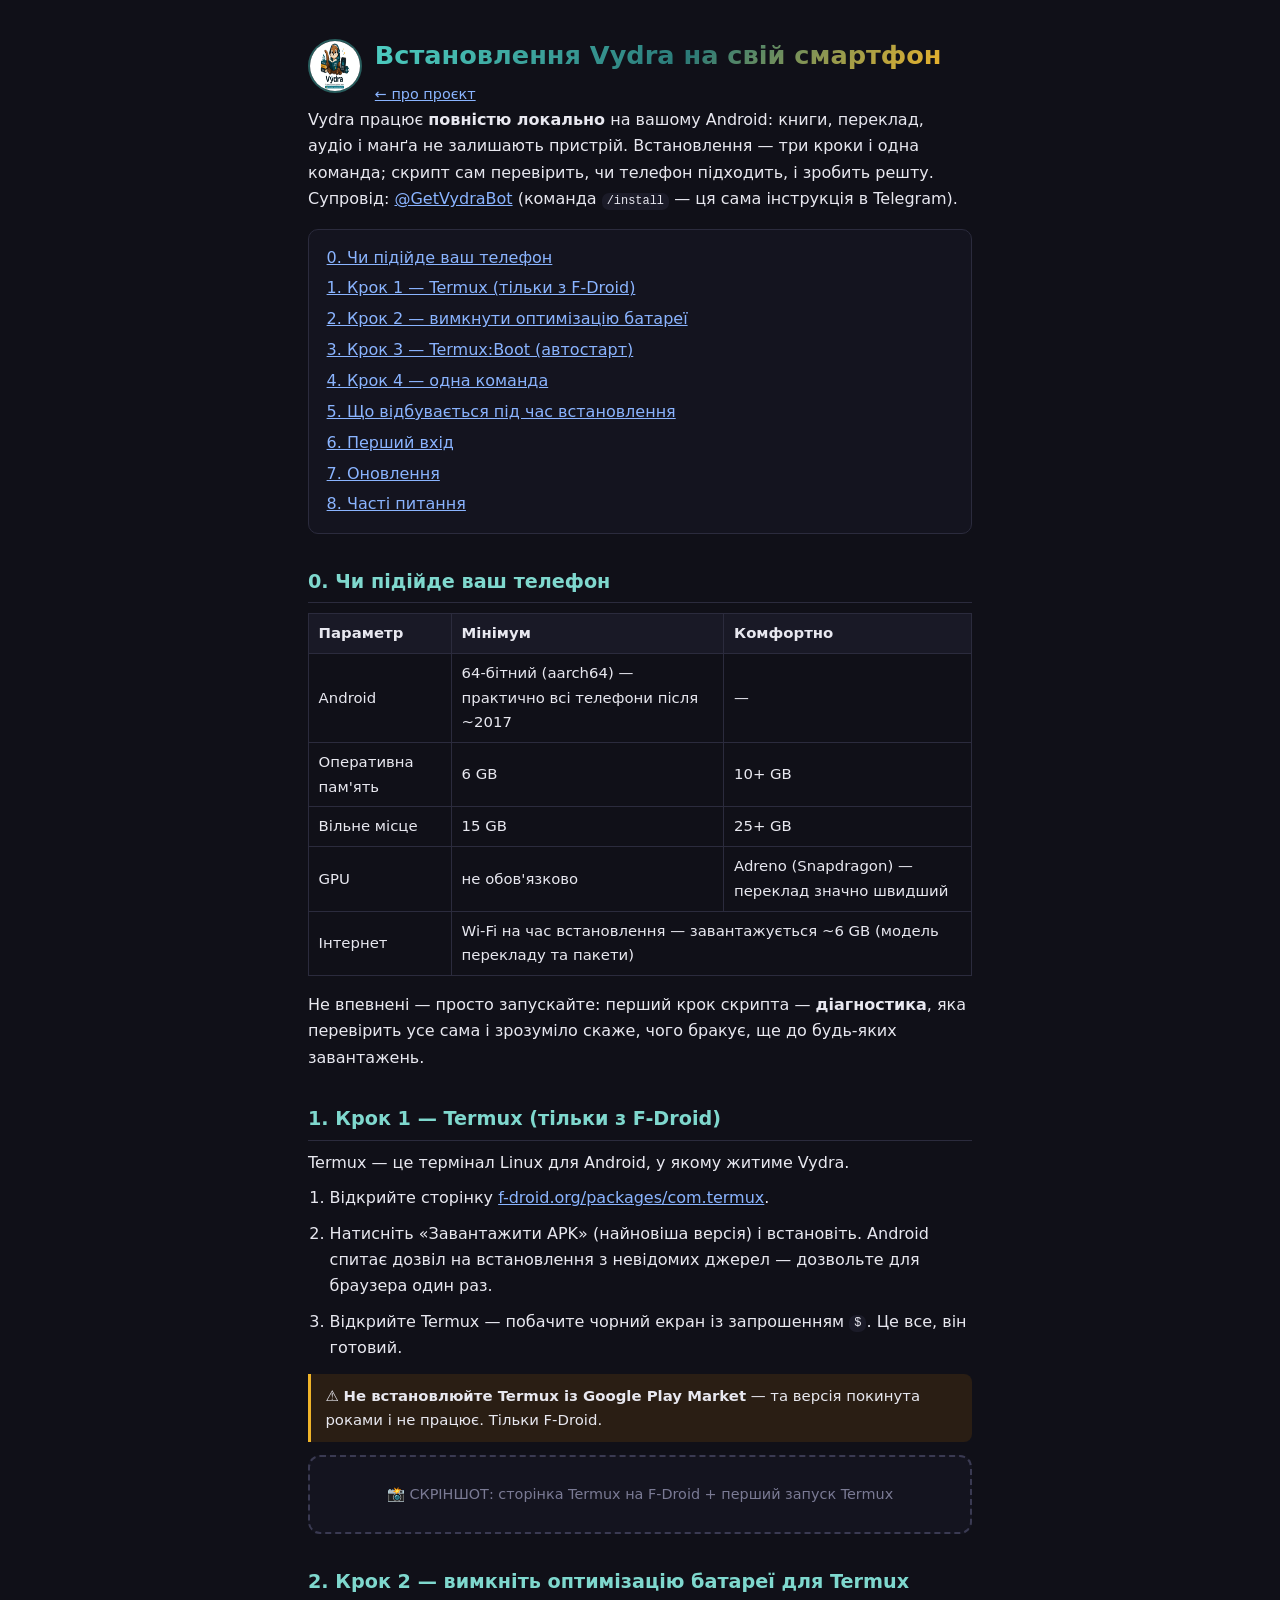
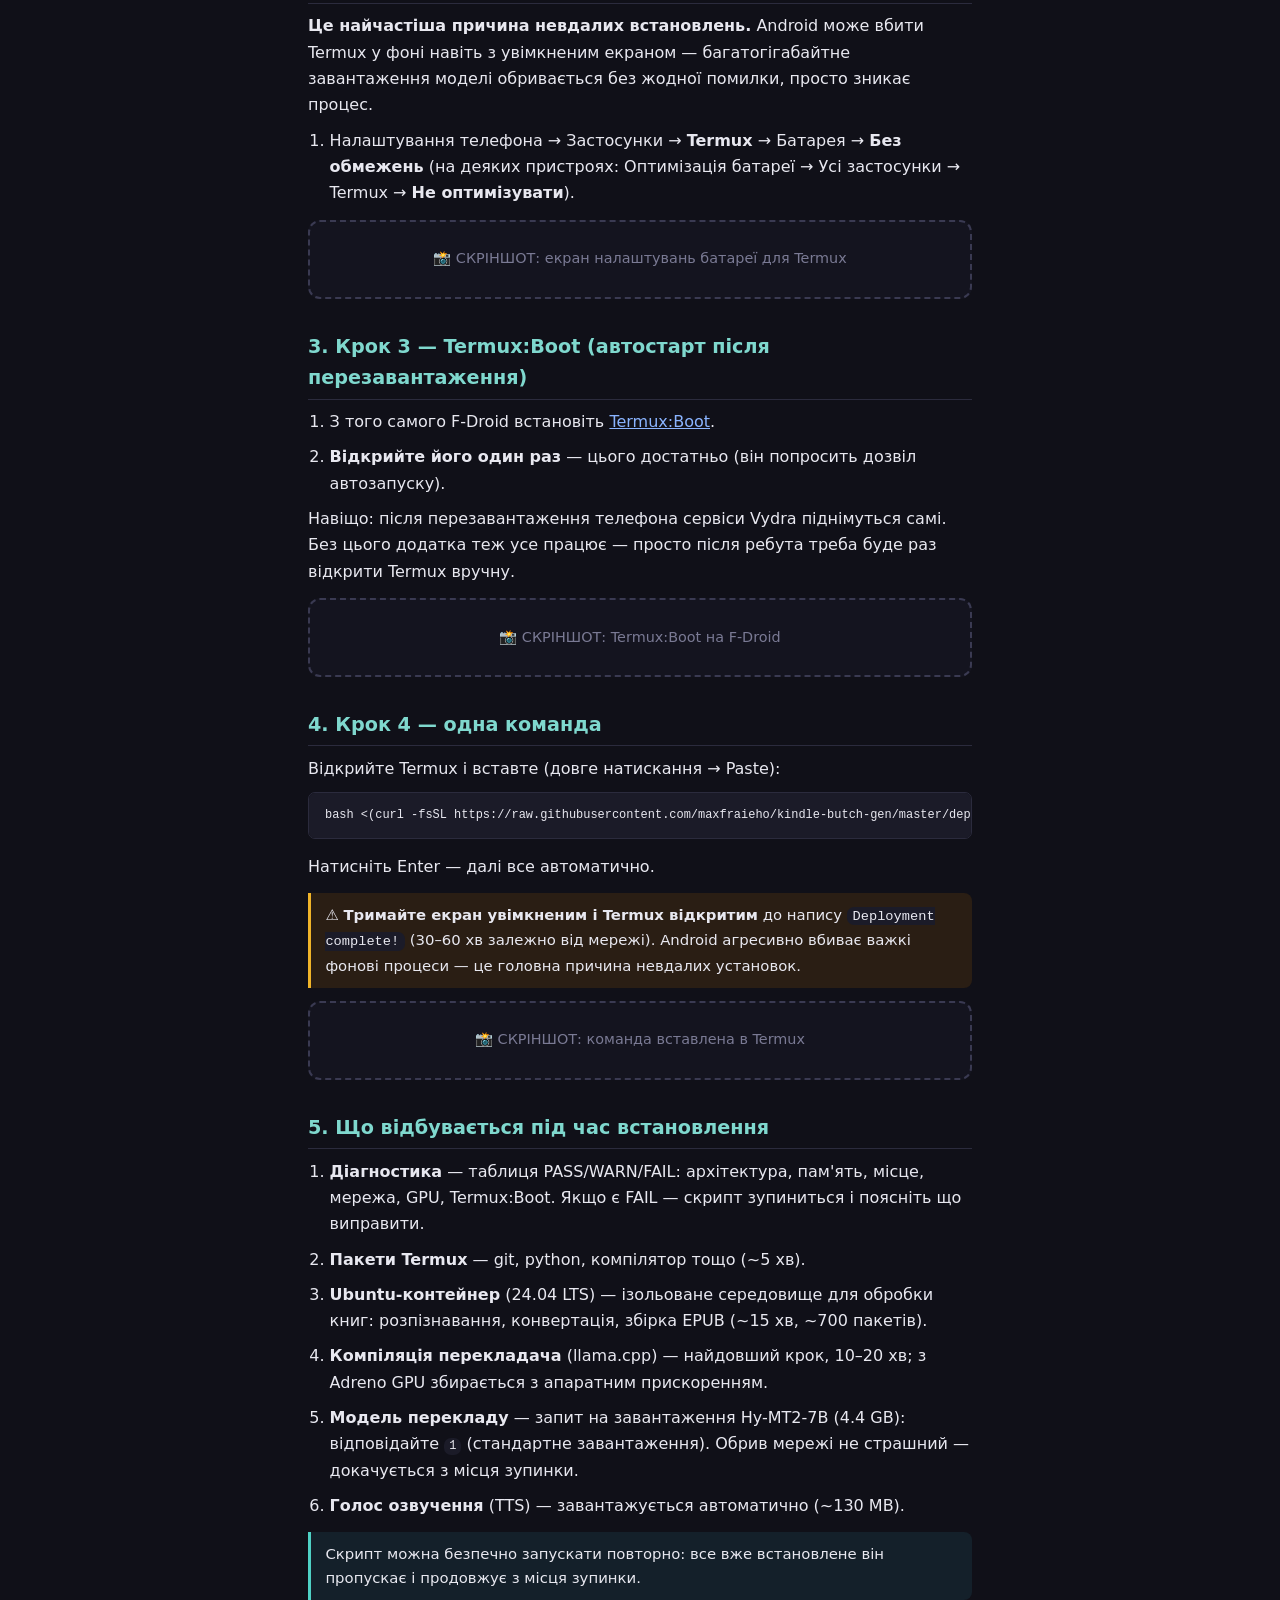
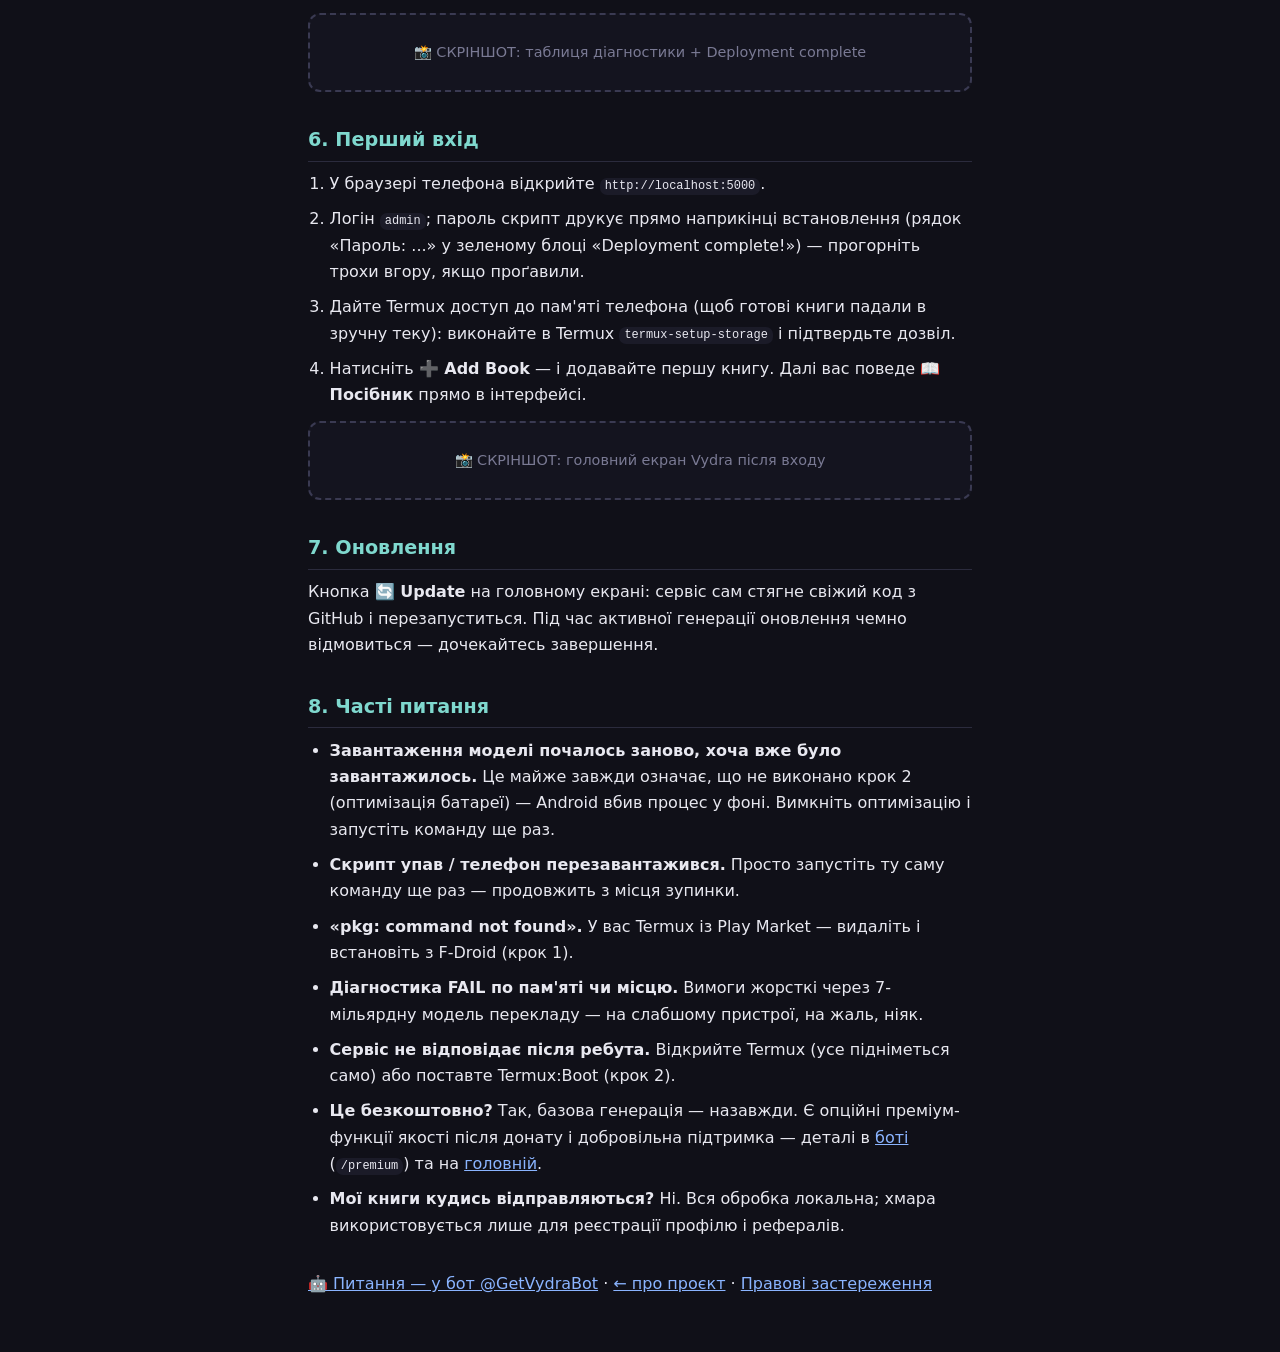
==== site/install.html @ 086a2b8f "Initial commit: clean branch from ARM Termux" ====
<!DOCTYPE html>
<html lang="uk">
<head>
<meta charset="utf-8">
<meta name="viewport" content="width=device-width, initial-scale=1">
<title>Vydra 🦦 — Встановлення на свій смартфон</title>
<style>
  :root { color-scheme: light dark; }
  * { box-sizing: border-box; margin: 0; }
  body { font-family: system-ui, sans-serif; line-height: 1.65; max-width: 44rem;
         margin: 0 auto; padding: 1.5rem 1.25rem 3rem; background: #101018; color: #e8e8f0; }
  h1 { font-size: 1.6rem; margin: 0.6rem 0 0.3rem;
       background: linear-gradient(135deg, #4fd1c5, #2b7a78 55%, #f0b429);
       -webkit-background-clip: text; -webkit-text-fill-color: transparent; }
  h2 { font-size: 1.2rem; margin: 2rem 0 0.6rem; color: #7fd8ce;
       border-bottom: 1px solid #2b2b3d; padding-bottom: 0.3rem; }
  h3 { font-size: 1.02rem; margin: 1.2rem 0 0.4rem; color: #cfcfe2; }
  p, li { margin-bottom: 0.55rem; }
  ol, ul { padding-left: 1.35rem; }
  a { color: #8ab4ff; }
  code, pre { background: #1b1b28; border-radius: 7px; font-size: 0.92em; }
  code { padding: 0.12em 0.42em; }
  pre { padding: 0.8rem 1rem; overflow-x: auto; margin: 0.6rem 0 0.9rem;
        border: 1px solid #2b2b3d; }
  table { border-collapse: collapse; width: 100%; margin: 0.6rem 0 1rem; font-size: 0.93rem; }
  th, td { border: 1px solid #2b2b3d; padding: 0.45rem 0.6rem; text-align: left; }
  th { background: #191926; }
  .shot-placeholder { border: 2px dashed #3a3a52; border-radius: 12px; padding: 1.6rem 1rem;
        text-align: center; color: #7a7a94; margin: 0.8rem 0 1rem; font-size: 0.9rem;
        background: #14141f; }
  .tip { background: #14202a; border-left: 3px solid #4fd1c5; padding: 0.6rem 0.9rem;
         border-radius: 0 8px 8px 0; margin: 0.8rem 0; font-size: 0.93rem; }
  .warn { background: #2a1e14; border-left: 3px solid #f0b429; padding: 0.6rem 0.9rem;
          border-radius: 0 8px 8px 0; margin: 0.8rem 0; font-size: 0.93rem; }
  .topbar { display: flex; align-items: center; gap: 0.8rem; }
  .topbar img { width: 54px; height: 54px; border-radius: 50%;
                border: 2px solid rgba(79,209,197,0.4); }
  .back { font-size: 0.9rem; }
  .toc { background: #14141f; border: 1px solid #2b2b3d; border-radius: 10px;
         padding: 0.8rem 1.1rem; margin: 1rem 0; }
  .toc a { display: block; padding: 0.14rem 0; }
</style>
</head>
<body>
  <div class="topbar">
    <img src="vydra.jpg" alt="Vydra">
    <div>
      <h1>Встановлення Vydra на свій смартфон</h1>
      <a class="back" href="index.html">← про проєкт</a>
    </div>
  </div>

  <p>Vydra працює <b>повністю локально</b> на вашому Android: книги, переклад,
     аудіо і манґа не залишають пристрій. Встановлення — три кроки і одна
     команда; скрипт сам перевірить, чи телефон підходить, і зробить решту.
     Супровід: <a href="https://t.me/GetVydraBot">@GetVydraBot</a> (команда
     <code>/install</code> — ця сама інструкція в Telegram).</p>

  <nav class="toc">
    <a href="#req">0. Чи підійде ваш телефон</a>
    <a href="#termux">1. Крок 1 — Termux (тільки з F-Droid)</a>
    <a href="#battery">2. Крок 2 — вимкнути оптимізацію батареї</a>
    <a href="#boot">3. Крок 3 — Termux:Boot (автостарт)</a>
    <a href="#run">4. Крок 4 — одна команда</a>
    <a href="#during">5. Що відбувається під час встановлення</a>
    <a href="#first">6. Перший вхід</a>
    <a href="#update">7. Оновлення</a>
    <a href="#faq">8. Часті питання</a>
  </nav>

  <h2 id="req">0. Чи підійде ваш телефон</h2>
  <table>
    <tr><th>Параметр</th><th>Мінімум</th><th>Комфортно</th></tr>
    <tr><td>Android</td><td>64-бітний (aarch64) — практично всі телефони після ~2017</td><td>—</td></tr>
    <tr><td>Оперативна пам'ять</td><td>6 GB</td><td>10+ GB</td></tr>
    <tr><td>Вільне місце</td><td>15 GB</td><td>25+ GB</td></tr>
    <tr><td>GPU</td><td>не обов'язково</td><td>Adreno (Snapdragon) — переклад значно швидший</td></tr>
    <tr><td>Інтернет</td><td colspan="2">Wi-Fi на час встановлення — завантажується ~6 GB (модель перекладу та пакети)</td></tr>
  </table>
  <p>Не впевнені — просто запускайте: перший крок скрипта — <b>діагностика</b>,
     яка перевірить усе сама і зрозуміло скаже, чого бракує, ще до будь-яких
     завантажень.</p>

  <h2 id="termux">1. Крок 1 — Termux (тільки з F-Droid)</h2>
  <p>Termux — це термінал Linux для Android, у якому житиме Vydra.</p>
  <ol>
    <li>Відкрийте сторінку
        <a href="https://f-droid.org/packages/com.termux/">f-droid.org/packages/com.termux</a>.</li>
    <li>Натисніть «Завантажити APK» (найновіша версія) і встановіть.
        Android спитає дозвіл на встановлення з невідомих джерел — дозвольте
        для браузера один раз.</li>
    <li>Відкрийте Termux — побачите чорний екран із запрошенням
        <code>$</code>. Це все, він готовий.</li>
  </ol>
  <div class="warn">⚠️ <b>Не встановлюйте Termux із Google Play Market</b> —
     та версія покинута роками і не працює. Тільки F-Droid.</div>
  <div class="shot-placeholder">📸 СКРІНШОТ: сторінка Termux на F-Droid + перший запуск Termux</div>

  <h2 id="battery">2. Крок 2 — вимкніть оптимізацію батареї для Termux</h2>
  <p><b>Це найчастіша причина невдалих встановлень.</b> Android може вбити Termux
     у фоні навіть з увімкненим екраном — багатогігабайтне завантаження моделі
     обривається без жодної помилки, просто зникає процес.</p>
  <ol>
    <li>Налаштування телефона → Застосунки → <b>Termux</b> → Батарея →
        <b>Без обмежень</b> (на деяких пристроях: Оптимізація батареї →
        Усі застосунки → Termux → <b>Не оптимізувати</b>).</li>
  </ol>
  <div class="shot-placeholder">📸 СКРІНШОТ: екран налаштувань батареї для Termux</div>

  <h2 id="boot">3. Крок 3 — Termux:Boot (автостарт після перезавантаження)</h2>
  <ol>
    <li>З того самого F-Droid встановіть
        <a href="https://f-droid.org/packages/com.termux.boot/">Termux:Boot</a>.</li>
    <li><b>Відкрийте його один раз</b> — цього достатньо (він попросить
        дозвіл автозапуску).</li>
  </ol>
  <p>Навіщо: після перезавантаження телефона сервіси Vydra піднімуться самі.
     Без цього додатка теж усе працює — просто після ребута треба буде раз
     відкрити Termux вручну.</p>
  <div class="shot-placeholder">📸 СКРІНШОТ: Termux:Boot на F-Droid</div>

  <h2 id="run">4. Крок 4 — одна команда</h2>
  <p>Відкрийте Termux і вставте (довге натискання → Paste):</p>
  <pre>bash &lt;(curl -fsSL https://raw.githubusercontent.com/maxfraieho/kindle-butch-gen/master/deploy.sh) -a</pre>
  <p>Натисніть Enter — далі все автоматично.</p>
  <div class="warn">⚠️ <b>Тримайте екран увімкненим і Termux відкритим</b> до
     напису <code>Deployment complete!</code> (30–60 хв залежно від мережі).
     Android агресивно вбиває важкі фонові процеси — це головна причина
     невдалих установок.</div>
  <div class="shot-placeholder">📸 СКРІНШОТ: команда вставлена в Termux</div>

  <h2 id="during">5. Що відбувається під час встановлення</h2>
  <ol>
    <li><b>Діагностика</b> — таблиця PASS/WARN/FAIL: архітектура, пам'ять,
        місце, мережа, GPU, Termux:Boot. Якщо є FAIL — скрипт зупиниться і
        поясніть що виправити.</li>
    <li><b>Пакети Termux</b> — git, python, компілятор тощо (~5 хв).</li>
    <li><b>Ubuntu-контейнер</b> (24.04 LTS) — ізольоване середовище для
        обробки книг: розпізнавання, конвертація, збірка EPUB (~15 хв,
        ~700 пакетів).</li>
    <li><b>Компіляція перекладача</b> (llama.cpp) — найдовший крок,
        10–20 хв; з Adreno GPU збирається з апаратним прискоренням.</li>
    <li><b>Модель перекладу</b> — запит на завантаження Hy-MT2-7B (4.4 GB):
        відповідайте <code>1</code> (стандартне завантаження). Обрив мережі
        не страшний — докачується з місця зупинки.</li>
    <li><b>Голос озвучення</b> (TTS) — завантажується автоматично (~130 MB).</li>
  </ol>
  <div class="tip">Скрипт можна безпечно запускати повторно: все вже
     встановлене він пропускає і продовжує з місця зупинки.</div>
  <div class="shot-placeholder">📸 СКРІНШОТ: таблиця діагностики + Deployment complete</div>

  <h2 id="first">6. Перший вхід</h2>
  <ol>
    <li>У браузері телефона відкрийте <code>http://localhost:5000</code>.</li>
    <li>Логін <code>admin</code>; пароль скрипт друкує прямо наприкінці
        встановлення (рядок «Пароль: ...» у зеленому блоці «Deployment
        complete!») — прогорніть трохи вгору, якщо проґавили.</li>
    <li>Дайте Termux доступ до пам'яті телефона (щоб готові книги падали в
        зручну теку): виконайте в Termux <code>termux-setup-storage</code>
        і підтвердьте дозвіл.</li>
    <li>Натисніть <b>➕ Add Book</b> — і додавайте першу книгу. Далі вас
        поведе <b>📖 Посібник</b> прямо в інтерфейсі.</li>
  </ol>
  <div class="shot-placeholder">📸 СКРІНШОТ: головний екран Vydra після входу</div>

  <h2 id="update">7. Оновлення</h2>
  <p>Кнопка <b>🔄 Update</b> на головному екрані: сервіс сам стягне свіжий
     код з GitHub і перезапуститься. Під час активної генерації оновлення
     чемно відмовиться — дочекайтесь завершення.</p>

  <h2 id="faq">8. Часті питання</h2>
  <ul>
    <li><b>Завантаження моделі почалось заново, хоча вже було завантажилось.</b>
        Це майже завжди означає, що не виконано крок 2 (оптимізація батареї) —
        Android вбив процес у фоні. Вимкніть оптимізацію і запустіть команду ще раз.</li>
    <li><b>Скрипт упав / телефон перезавантажився.</b> Просто запустіть ту
        саму команду ще раз — продовжить з місця зупинки.</li>
    <li><b>«pkg: command not found».</b> У вас Termux із Play Market —
        видаліть і встановіть з F-Droid (крок 1).</li>
    <li><b>Діагностика FAIL по пам'яті чи місцю.</b> Вимоги жорсткі через
        7-мільярдну модель перекладу — на слабшому пристрої, на жаль, ніяк.</li>
    <li><b>Сервіс не відповідає після ребута.</b> Відкрийте Termux (усе
        підніметься само) або поставте Termux:Boot (крок 2).</li>
    <li><b>Це безкоштовно?</b> Так, базова генерація — назавжди. Є
        опційні преміум-функції якості після донату і добровільна
        підтримка — деталі в <a href="https://t.me/GetVydraBot">боті</a>
        (<code>/premium</code>) та на <a href="index.html">головній</a>.</li>
    <li><b>Мої книги кудись відправляються?</b> Ні. Вся обробка локальна;
        хмара використовується лише для реєстрації профілю і рефералів.</li>
  </ul>

  <p style="margin-top:2rem"><a href="https://t.me/GetVydraBot">🤖 Питання —
     у бот @GetVydraBot</a> · <a href="index.html">← про проєкт</a> ·
     <a href="legal.html">Правові застереження</a></p>
</body>
</html>
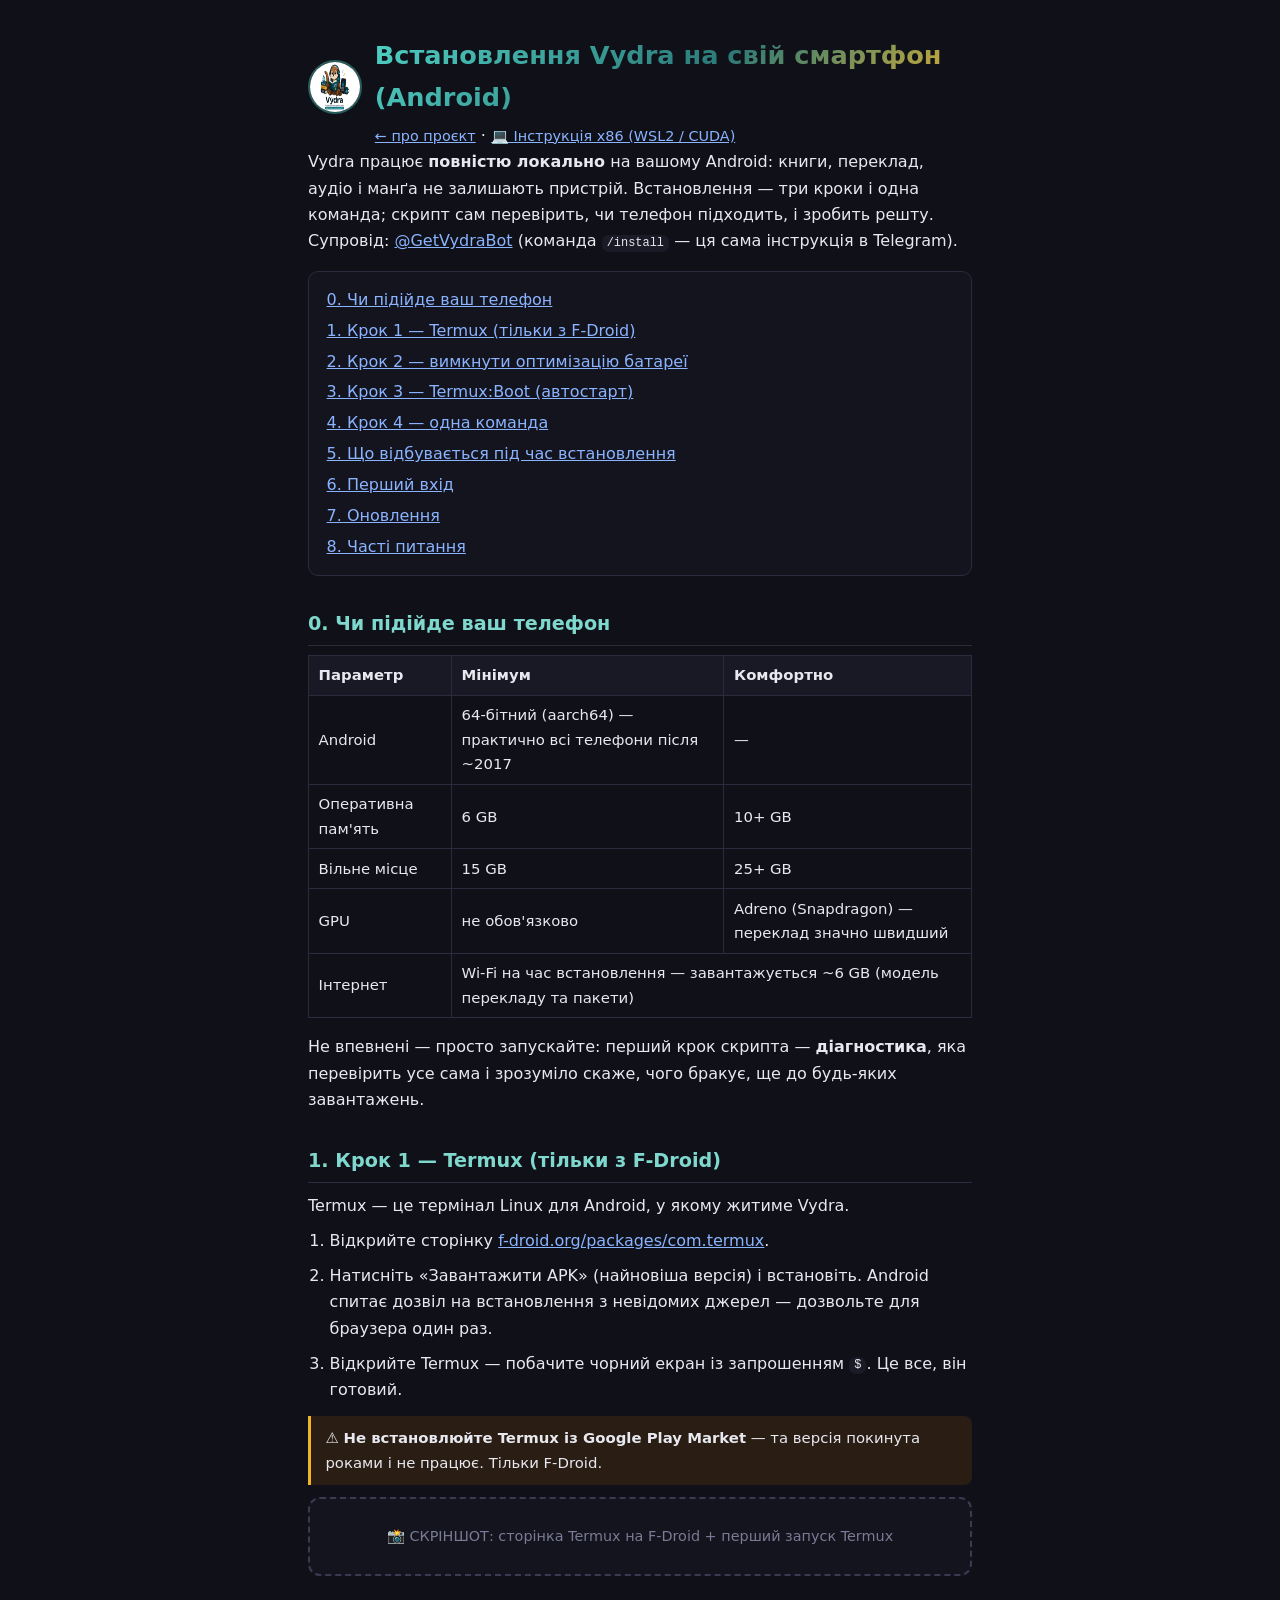
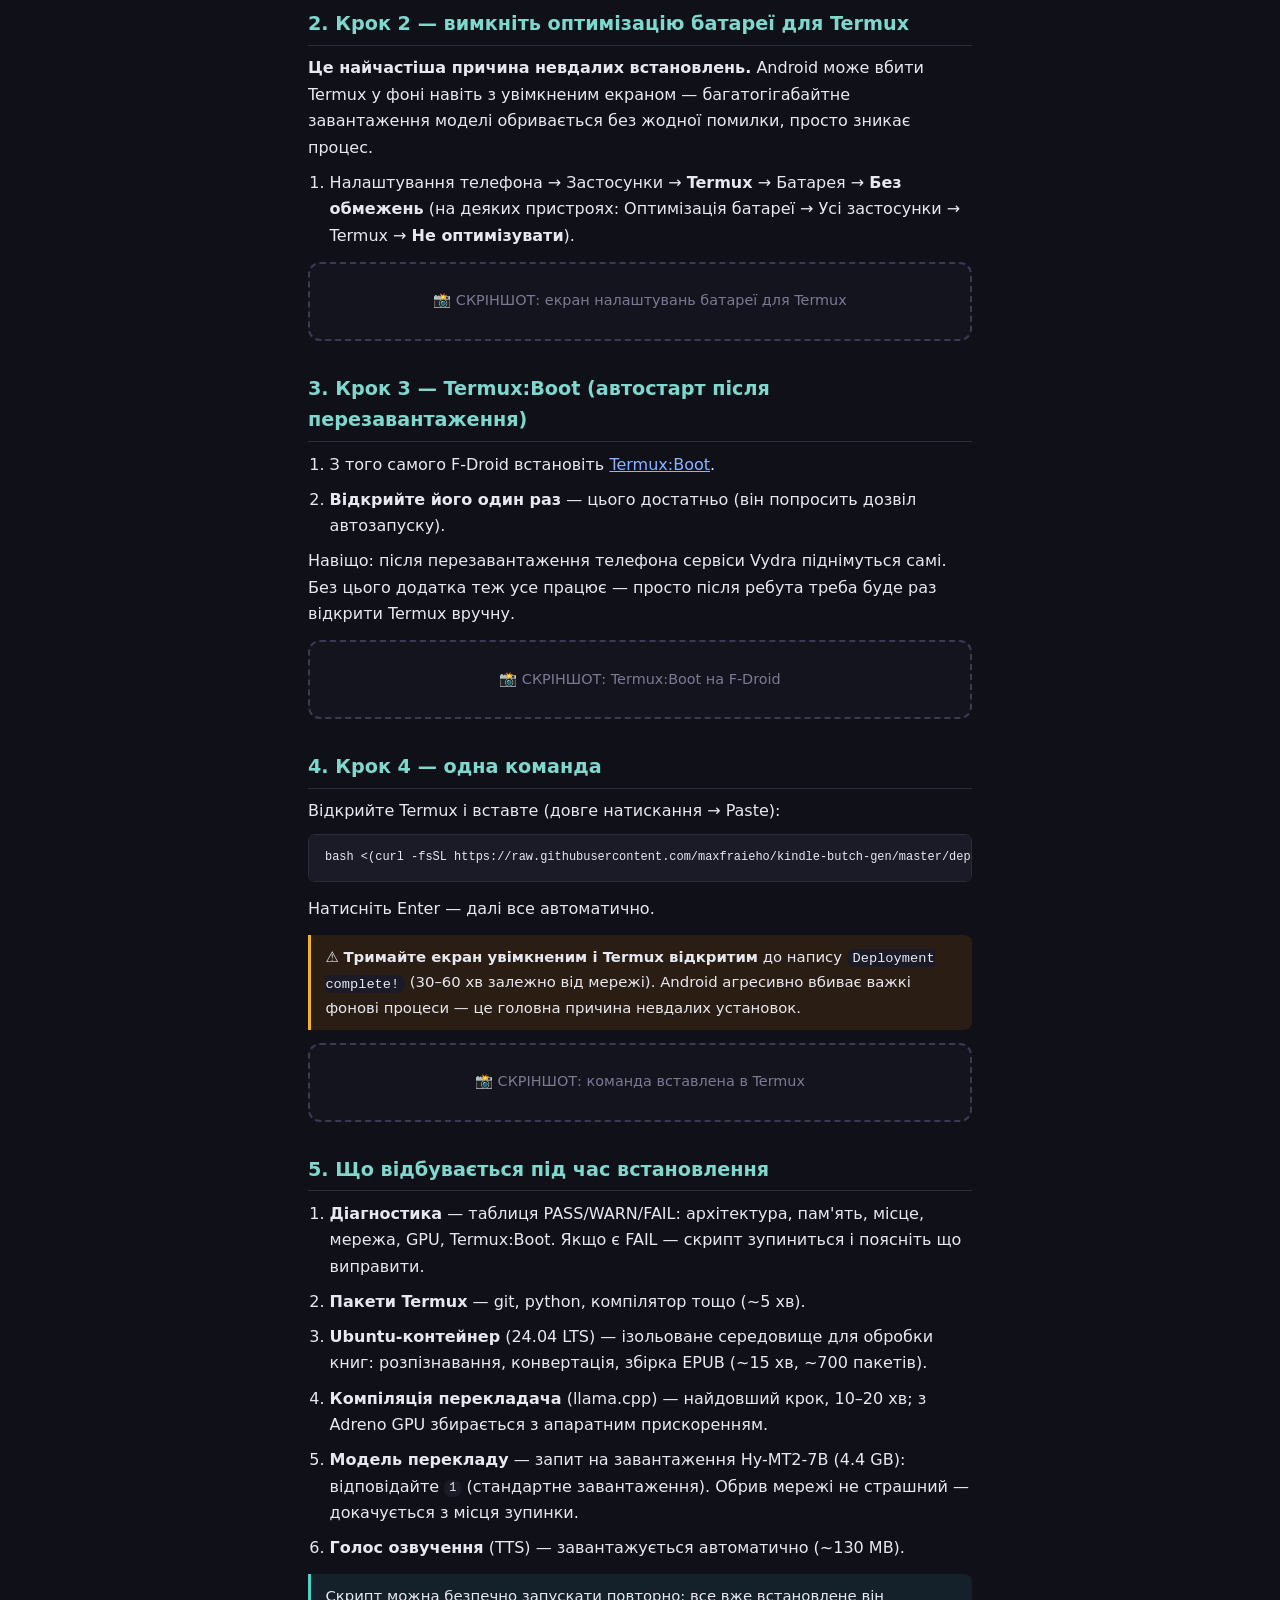
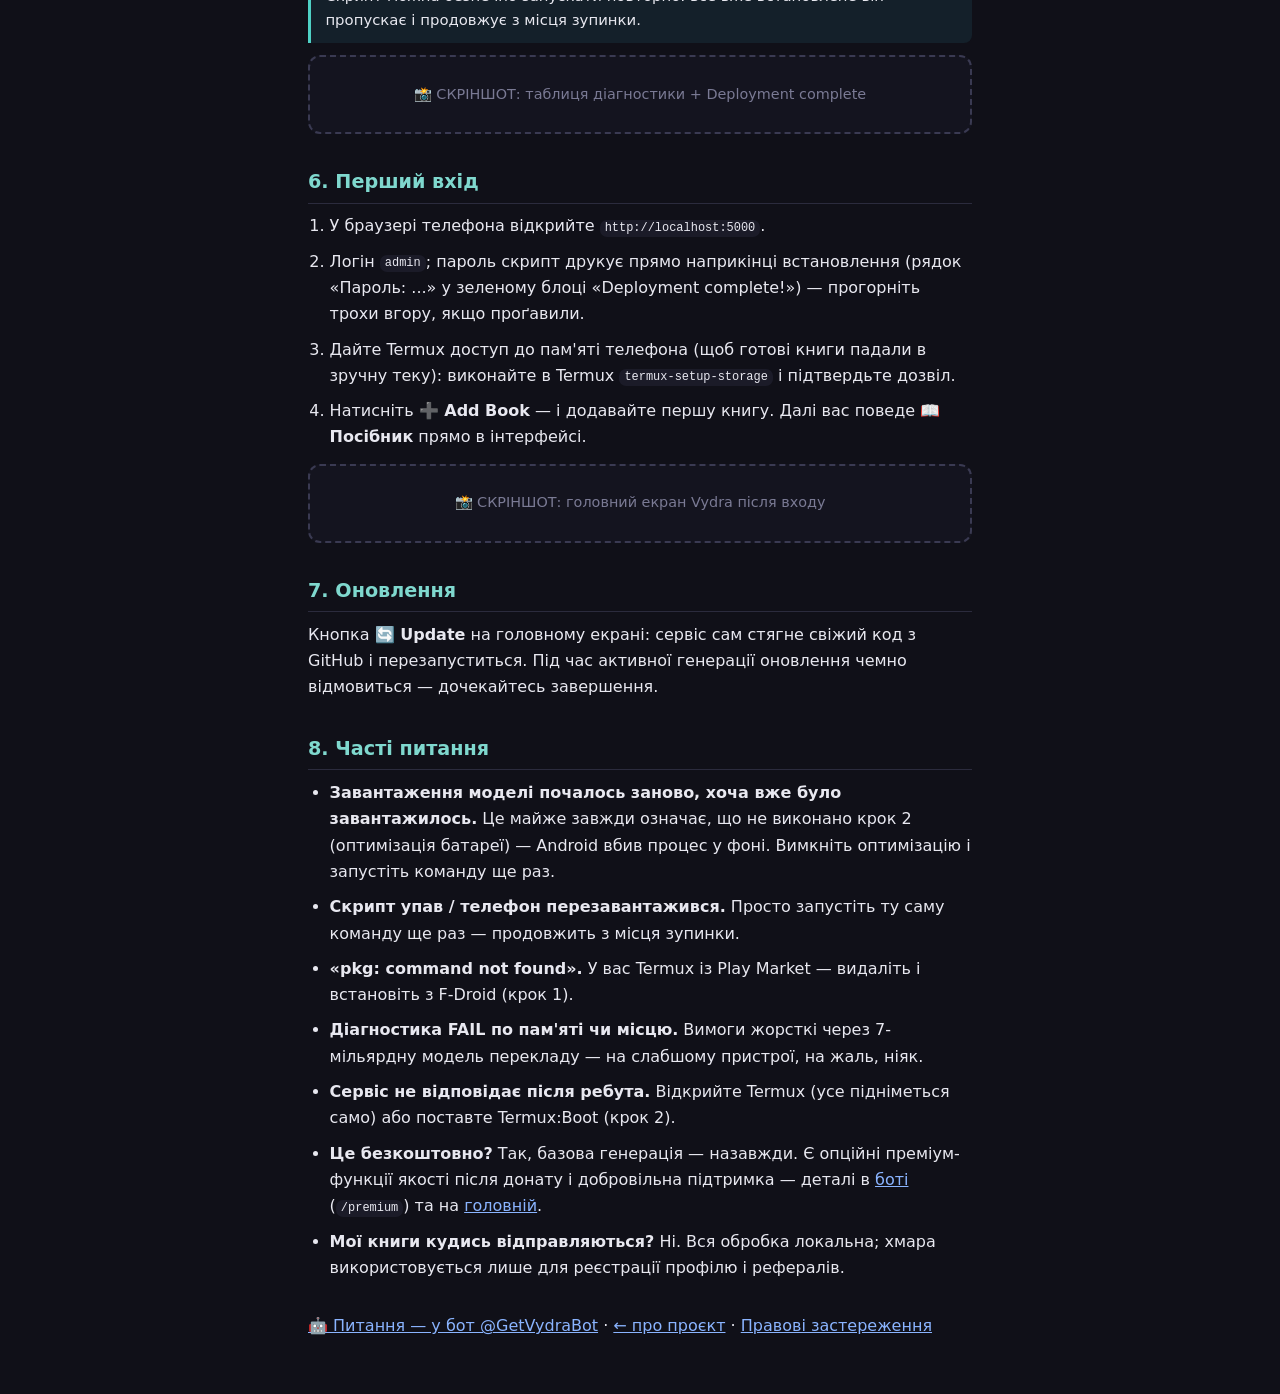
==== commit c75af188: "docs: add x86 deployment guide for Appwrite Sites and Telegram bot" ====
--- a/site/install.html
+++ b/site/install.html
@@ -45,8 +45,8 @@
   <div class="topbar">
     <img src="vydra.jpg" alt="Vydra">
     <div>
-      <h1>Встановлення Vydra на свій смартфон</h1>
-      <a class="back" href="index.html">← про проєкт</a>
+      <h1>Встановлення Vydra на свій смартфон (Android)</h1>
+      <a class="back" href="index.html">← про проєкт</a> · <a class="back" href="install_x86.html">💻 Інструкція x86 (WSL2 / CUDA)</a>
     </div>
   </div>
 
